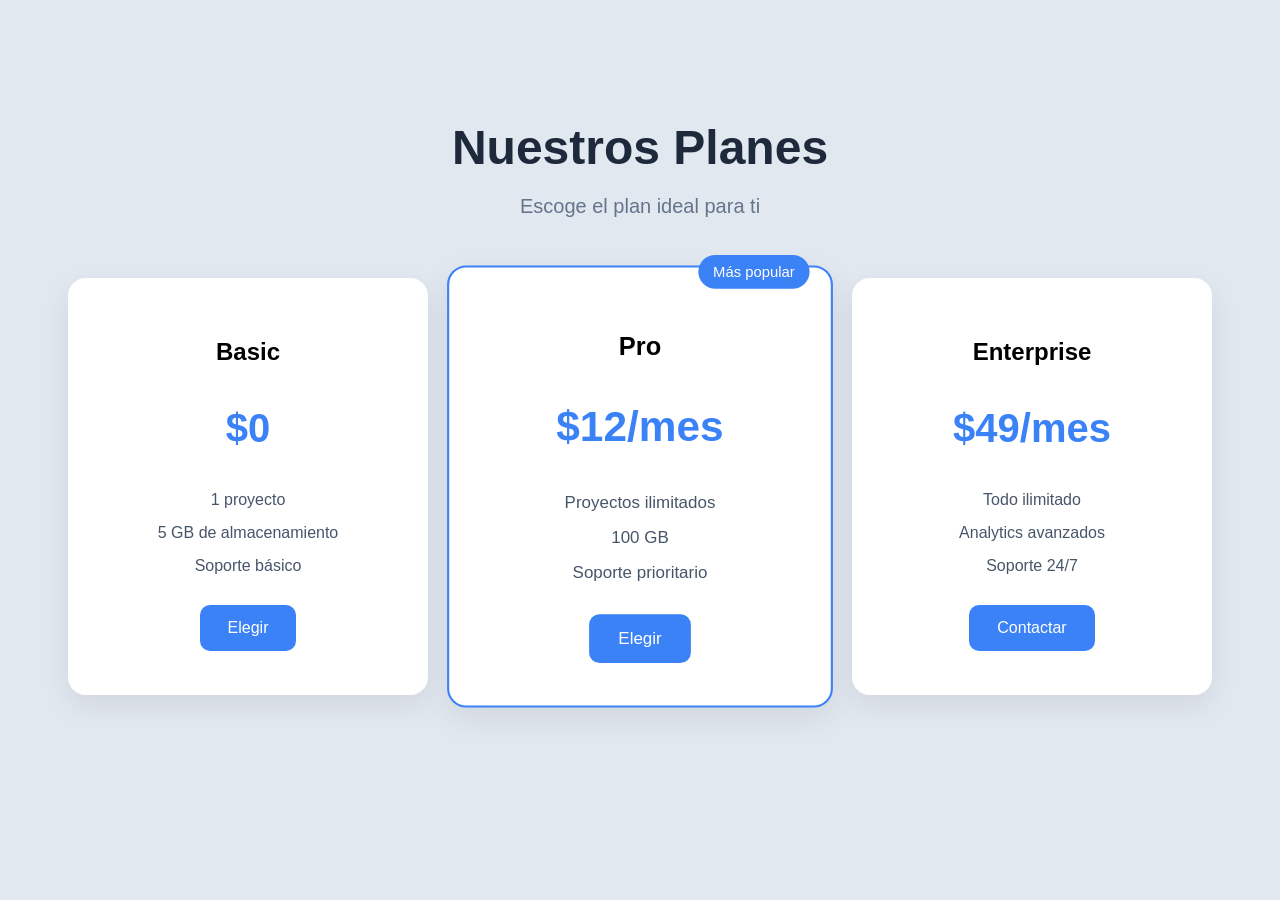
==== index2.html @ f6735302 "Add files via upload" ====
<!DOCTYPE html>
<html lang="en">
<head>
    <meta charset="UTF-8">
    <meta name="viewport" content="width=device-width, initial-scale=1.0">
    <title>Document</title>
    <link rel="stylesheet" href="style2.css">
</head>
<body>
    <section class="pricing-section">
    <h1>Nuestros Planes</h1>
    <p class="subtitle">Escoge el plan ideal para ti</p>

    <div class="pricing-container">
        <article class="pricing-card">
            <h2>Basic</h2>
            <p class="price">$0</p>

            <ul>
                <li>1 proyecto</li>
                <li>5 GB de almacenamiento</li>
                <li>Soporte básico</li>
            </ul>

            <button class="btn">Elegir</button>
        </article>

        <article class="pricing-card featured">
            <span class="badge">Más popular</span>
            <h2>Pro</h2>
            <p class="price">$12/mes</p>

            <ul>
                <li>Proyectos ilimitados</li>
                <li>100 GB</li>
                <li>Soporte prioritario</li>
            </ul>

            <button class="btn">Elegir</button>
        </article>

        <article class="pricing-card">
            <h2>Enterprise</h2>
            <p class="price">$49/mes</p>

            <ul>
                <li>Todo ilimitado</li>
                <li>Analytics avanzados</li>
                <li>Soporte 24/7</li>
            </ul>

            <button class="btn">Contactar</button>
        </article>
    </div>
</section>
</body>
</html>
---- style2.css ----
body {
    margin: 0;
    background: #E2E8F0;
    font-family: Arial, sans-serif;
}

.pricing-section {
    text-align: center;
    padding: 80px 20px;
}

h1 {
    font-size: 48px;
    margin-bottom: 10px;
    color: #1E293B;
}

.subtitle {
    font-size: 20px;
    color: #64748B;
    margin-bottom: 60px;
}

.pricing-container {
    display: flex;
    justify-content: center;
    gap: 30px;
    flex-wrap: wrap;
}

.pricing-card {
    background: white;
    width: 300px;
    padding: 40px 30px;
    border-radius: 18px;
    box-shadow: 0 10px 30px rgba(0,0,0,0.08);
    position: relative;
    transition: all 0.3s ease;
}

.pricing-card:hover {
    transform: translateY(-8px);
}

.featured {
    transform: scale(1.06);
    border: 2px solid #3B82F6;
}

.badge {
    position: absolute;
    top: -12px;
    right: 20px;
    background: #3B82F6;
    color: white;
    padding: 8px 14px;
    border-radius: 999px;
    font-size: 14px;
}

.price {
    font-size: 40px;
    font-weight: bold;
    color: #3B82F6;
}

ul {
    list-style: none;
    padding: 0;
    margin: 30px 0;
}

li {
    margin-bottom: 15px;
    color: #475569;
}

.btn {
    background: #3B82F6;
    color: white;
    border: none;
    padding: 14px 28px;
    border-radius: 10px;
    cursor: pointer;
    font-size: 16px;
}

.btn:hover {
    transform: scale(1.05);
}
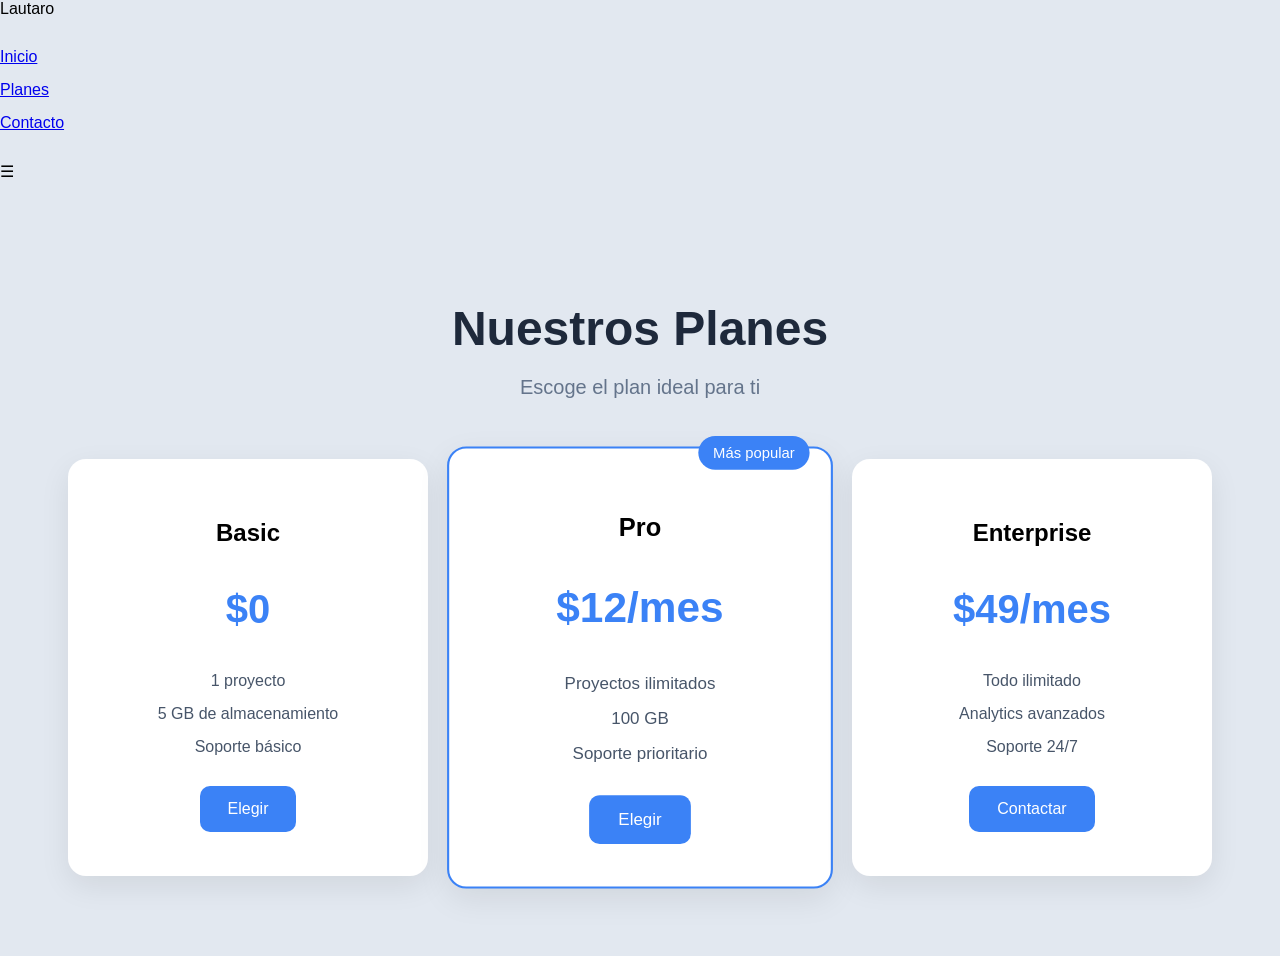
==== commit b57afaa1: "Update index2.html" ====
--- a/index2.html
+++ b/index2.html
@@ -7,6 +7,19 @@
     <link rel="stylesheet" href="style2.css">
 </head>
 <body>
+    <nav class="navbar">
+    <div class="logo">Lautaro</div>
+
+    <ul class="nav-links" id="nav-links">
+        <li><a href="#">Inicio</a></li>
+        <li><a href="#">Planes</a></li>
+        <li><a href="#">Contacto</a></li>
+    </ul>
+
+    <div class="menu-toggle" onclick="toggleMenu()">
+        ☰
+    </div>
+</nav>
     <section class="pricing-section">
     <h1>Nuestros Planes</h1>
     <p class="subtitle">Escoge el plan ideal para ti</p>
@@ -53,5 +66,10 @@
         </article>
     </div>
 </section>
+    <script>
+function toggleMenu() {
+    document.getElementById("nav-links").classList.toggle("active");
+}
+</script>
 </body>
-</html>+</html>
--- a/style2.css
+++ b/style2.css
@@ -30,7 +30,8 @@
 
 .pricing-card {
     background: white;
-    width: 300px;
+        width: 100%;
+    max-width: 300px;
     padding: 40px 30px;
     border-radius: 18px;
     box-shadow: 0 10px 30px rgba(0,0,0,0.08);
@@ -87,4 +88,76 @@
 
 .btn:hover {
     transform: scale(1.05);
-}+}
+
+
+/* TABLETS */
+@media screen and (max-width: 900px) {
+    h1 {
+        font-size: 40px;
+    }
+
+    .subtitle {
+        font-size: 18px;
+    }
+
+    .pricing-container {
+        gap: 20px;
+    }
+
+    .pricing-card {
+        width: 280px;
+    }
+
+    .featured {
+        transform: scale(1);
+    }
+}
+
+/* CELULARES */
+@media screen and (max-width: 600px) {
+
+    .pricing-section {
+        padding: 50px 15px;
+    }
+
+    h1 {
+        font-size: 32px;
+    }
+
+    .subtitle {
+        font-size: 16px;
+        margin-bottom: 40px;
+    }
+
+    .pricing-container {
+        flex-direction: column;
+        align-items: center;
+        gap: 20px;
+    }
+
+    .pricing-card {
+        width: 100%;
+        max-width: 340px;
+        padding: 30px 20px;
+    }
+
+    .price {
+        font-size: 32px;
+    }
+
+    .btn {
+        width: 100%;
+    }
+
+    .badge {
+        right: 15px;
+        top: -10px;
+        font-size: 12px;
+        padding: 6px 12px;
+    }
+}
+html,
+body {
+    overflow-x: hidden;
+}
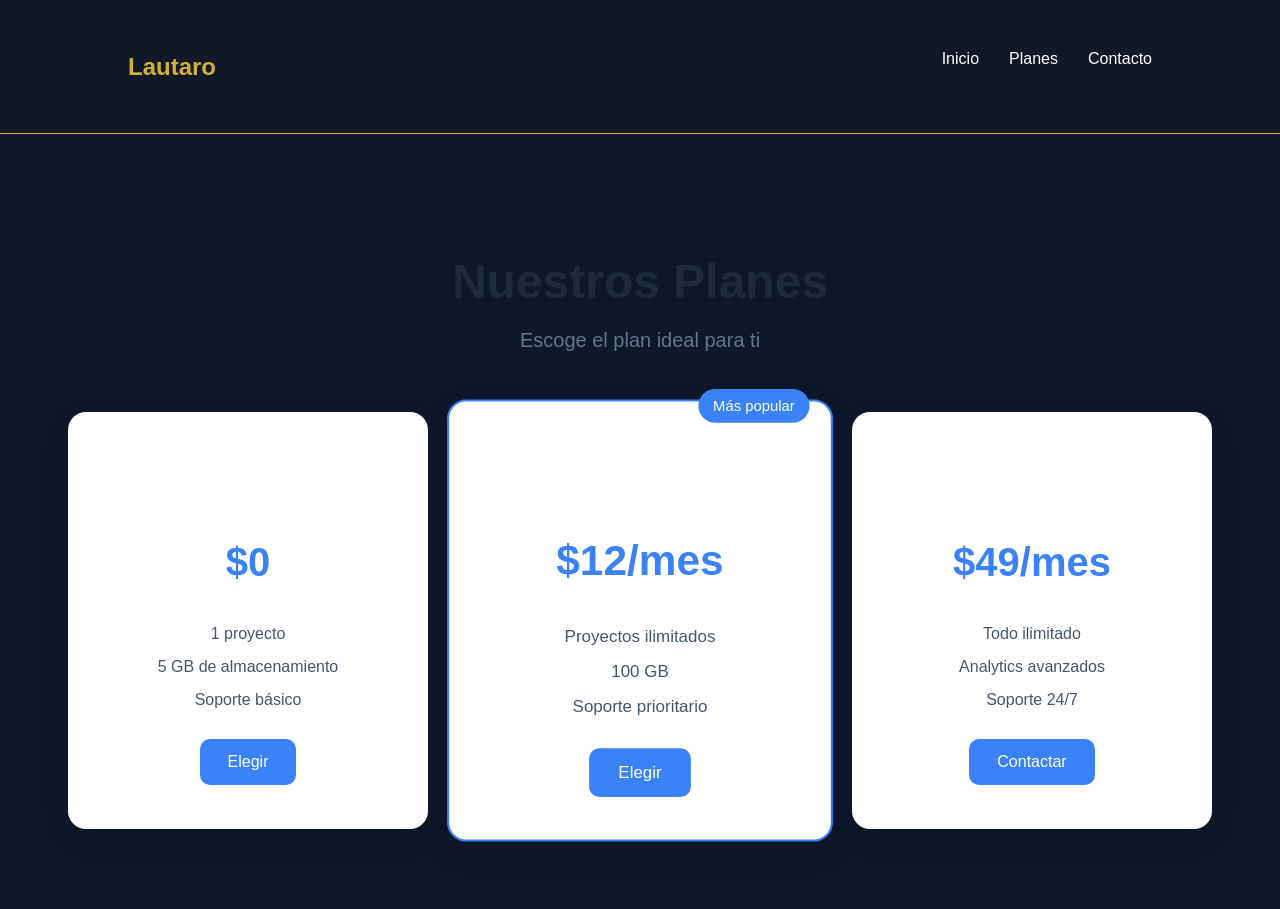
==== commit 541f38de: "Update index2.html" ====
--- a/index2.html
+++ b/index2.html
@@ -17,8 +17,8 @@
     </ul>
 
     <div class="menu-toggle" onclick="toggleMenu()">
-        ☰
-    </div>
+    MENU
+</div>
 </nav>
     <section class="pricing-section">
     <h1>Nuestros Planes</h1>
--- a/style2.css
+++ b/style2.css
@@ -1,8 +1,4 @@
-body {
-    margin: 0;
-    background: #E2E8F0;
-    font-family: Arial, sans-serif;
-}
+
 
 .pricing-section {
     text-align: center;
@@ -114,47 +110,98 @@
     }
 }
 
-/* CELULARES */
-@media screen and (max-width: 600px) {
-
-    .pricing-section {
-        padding: 50px 15px;
-    }
-
-    h1 {
-        font-size: 32px;
-    }
-
-    .subtitle {
-        font-size: 16px;
-        margin-bottom: 40px;
-    }
-
-    .pricing-container {
+body {
+    margin: 0;
+    background: #0f172a;
+    color: white;
+    font-family: Arial, sans-serif;
+}
+
+/* NAVBAR */
+
+.navbar{
+    position: sticky;
+    top: 0;
+    z-index: 1000;
+
+    display: flex;
+    justify-content: space-between;
+    align-items: center;
+
+    padding: 20px 10%;
+    background: #111827;
+    border-bottom: 1px solid #d4af37;
+}
+
+.logo{
+    font-size: 24px;
+    font-weight: bold;
+    color: #d4af37;
+}
+
+.nav-links{
+    display: flex;
+    list-style: none;
+    gap: 30px;
+}
+
+.nav-links a{
+    text-decoration: none;
+    color: white;
+    transition: .3s;
+}
+
+.nav-links a:hover{
+    color: #d4af37;
+}
+
+.menu-toggle{
+    display: none;
+    font-size: 30px;
+    color: #d4af37;
+    cursor: pointer;
+}
+@media screen and (max-width:768px){
+
+    .menu-toggle{
+        display: block;
+    }
+
+    .nav-links{
+        display: none;
+        position: absolute;
+        top: 70px;
+        right: 0;
+
+        flex-direction: column;
+        width: 220px;
+
+        background: #111827;
+        padding: 20px;
+        border-left: 1px solid #d4af37;
+        border-bottom: 1px solid #d4af37;
+    }
+
+    .nav-links.active{
+        display: flex;
+    }
+
+    .pricing-container{
         flex-direction: column;
         align-items: center;
-        gap: 20px;
-    }
-
-    .pricing-card {
-        width: 100%;
+    }
+
+    .pricing-card{
+        width: 90%;
         max-width: 340px;
-        padding: 30px 20px;
-    }
-
-    .price {
+    }
+
+    .featured{
+        transform: scale(1);
+    }
+
+    h1{
         font-size: 32px;
-    }
-
-    .btn {
-        width: 100%;
-    }
-
-    .badge {
-        right: 15px;
-        top: -10px;
-        font-size: 12px;
-        padding: 6px 12px;
     }
 }
 html,
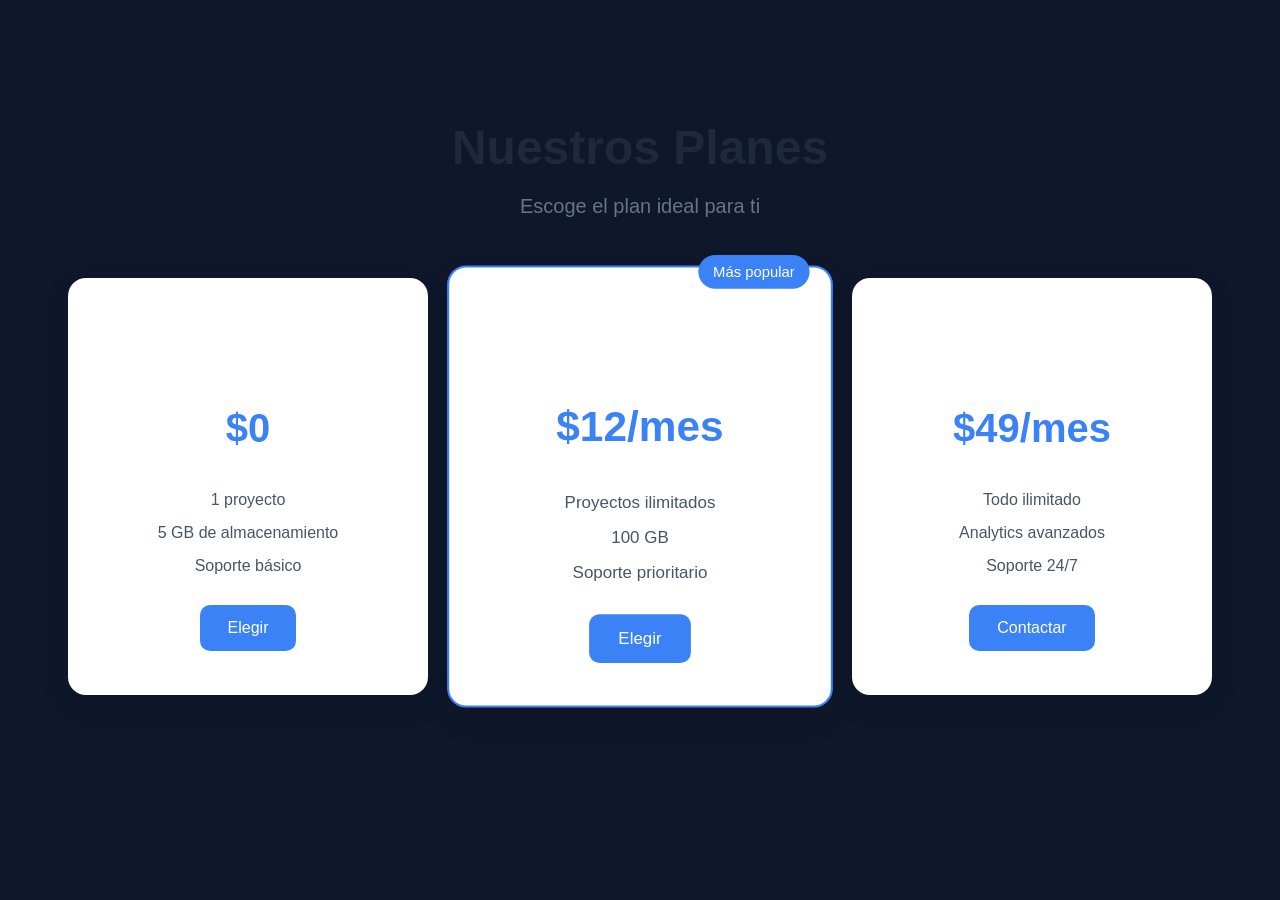
==== commit 0acfa239: "Update index2.html" ====
--- a/index2.html
+++ b/index2.html
@@ -7,19 +7,7 @@
     <link rel="stylesheet" href="style2.css">
 </head>
 <body>
-    <nav class="navbar">
-    <div class="logo">Lautaro</div>
 
-    <ul class="nav-links" id="nav-links">
-        <li><a href="#">Inicio</a></li>
-        <li><a href="#">Planes</a></li>
-        <li><a href="#">Contacto</a></li>
-    </ul>
-
-    <div class="menu-toggle" onclick="toggleMenu()">
-    MENU
-</div>
-</nav>
     <section class="pricing-section">
     <h1>Nuestros Planes</h1>
     <p class="subtitle">Escoge el plan ideal para ti</p>
